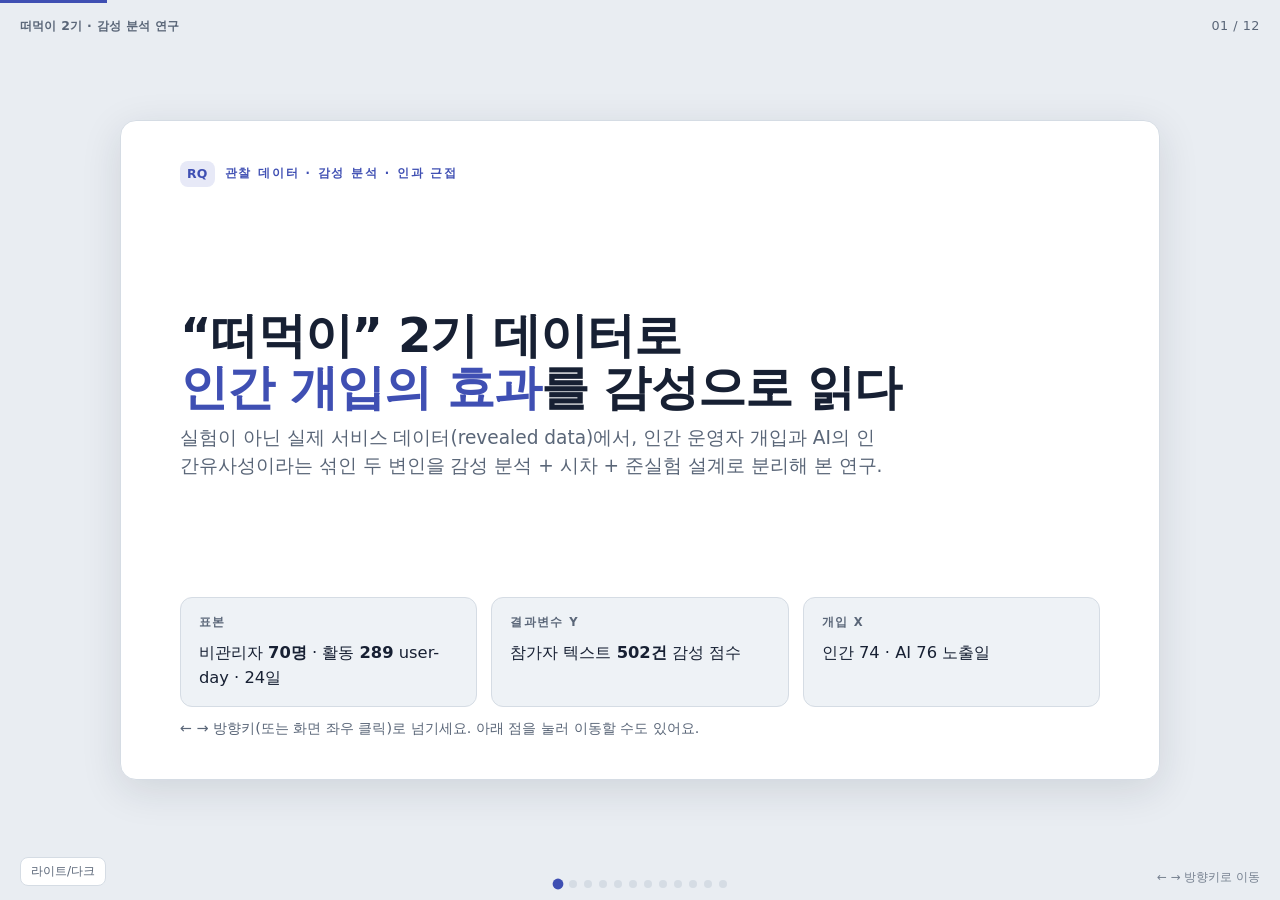
==== slides/tteomeogi_2gi_deck.html @ c2ab65fa "Add presentation deck for 2기 sentiment analysis (Part 0-4) Self-contained 12-slide HTML deck followi" ====
<!doctype html>
<html lang="ko">
<head>
<meta charset="utf-8">
<meta name="viewport" content="width=device-width, initial-scale=1">
<title>떠먹이 2기 감성 분석 연구 — 발표 슬라이드</title>
</head>
<body>
<style>
  :root{
    --paper:#e9edf2; --surface:#ffffff; --ink:#172033; --muted:#5a6678;
    --line:#d5dce4; --faint:#eef2f6;
    --accent:#3f4fb3; --accent-soft:#e7e9f7;
    --danger:#c0392b; --danger-soft:#f7e4e1;
    --good:#177a5e; --good-soft:#dcefe8;
    --shadow:0 10px 40px rgba(23,32,51,.12);
    --r:16px;
    --font:"Pretendard","Apple SD Gothic Neo","Malgun Gothic","Noto Sans KR",-apple-system,BlinkMacSystemFont,system-ui,sans-serif;
  }
  @media (prefers-color-scheme:dark){
    :root{
      --paper:#0c121d; --surface:#141d2c; --ink:#e7ecf4; --muted:#94a2b8;
      --line:#26344a; --faint:#1a2536;
      --accent:#8f9bec; --accent-soft:#20294a;
      --danger:#e5786b; --danger-soft:#3a2320;
      --good:#54c79d; --good-soft:#123028;
      --shadow:0 12px 44px rgba(0,0,0,.5);
    }
  }
  :root[data-theme="light"]{
    --paper:#e9edf2; --surface:#ffffff; --ink:#172033; --muted:#5a6678;
    --line:#d5dce4; --faint:#eef2f6;
    --accent:#3f4fb3; --accent-soft:#e7e9f7;
    --danger:#c0392b; --danger-soft:#f7e4e1;
    --good:#177a5e; --good-soft:#dcefe8;
    --shadow:0 10px 40px rgba(23,32,51,.12);
  }
  :root[data-theme="dark"]{
    --paper:#0c121d; --surface:#141d2c; --ink:#e7ecf4; --muted:#94a2b8;
    --line:#26344a; --faint:#1a2536;
    --accent:#8f9bec; --accent-soft:#20294a;
    --danger:#e5786b; --danger-soft:#3a2320;
    --good:#54c79d; --good-soft:#123028;
    --shadow:0 12px 44px rgba(0,0,0,.5);
  }

  *{box-sizing:border-box;margin:0;padding:0}
  html,body{height:100%}
  body{
    font-family:var(--font); background:var(--paper); color:var(--ink);
    -webkit-font-smoothing:antialiased; overflow:hidden;
    line-height:1.55;
  }
  .stage{position:fixed;inset:0;display:grid;place-items:center;padding:clamp(14px,3vh,40px)}
  .deck{position:relative;width:min(1040px,94vw);height:min(660px,88vh);}

  .slide{
    position:absolute;inset:0;background:var(--surface);border:1px solid var(--line);
    border-radius:var(--r);box-shadow:var(--shadow);
    padding:clamp(22px,4.4vh,52px) clamp(26px,4.6vw,60px);
    display:flex;flex-direction:column;
    opacity:0;visibility:hidden;transform:translateY(8px) scale(.995);
    transition:opacity .38s ease,transform .38s ease,visibility .38s;
    overflow:auto;
  }
  .slide.active{opacity:1;visibility:visible;transform:none}
  @media (prefers-reduced-motion:reduce){.slide{transition:none}}

  .eyebrow{
    font-size:.72rem;letter-spacing:.16em;text-transform:uppercase;font-weight:700;
    color:var(--accent);display:flex;align-items:center;gap:10px;margin-bottom:14px;
  }
  .eyebrow .num{
    display:inline-grid;place-items:center;min-width:26px;height:26px;padding:0 7px;
    background:var(--accent-soft);color:var(--accent);border-radius:8px;font-size:.78rem;letter-spacing:.02em;
  }
  h1{font-size:clamp(1.9rem,4.6vw,3rem);line-height:1.08;font-weight:800;letter-spacing:-.02em;text-wrap:balance}
  h2{font-size:clamp(1.35rem,3.2vw,2rem);line-height:1.14;font-weight:750;letter-spacing:-.015em;text-wrap:balance;margin-bottom:6px}
  .lead{color:var(--muted);font-size:clamp(1rem,1.5vw,1.16rem);max-width:60ch;margin-top:10px}
  p+p{margin-top:.6em}
  strong{font-weight:700}
  .accent{color:var(--accent)} .danger{color:var(--danger)} .good{color:var(--good)}

  .spacer{flex:1}
  .row{display:flex;gap:clamp(14px,2.4vw,30px);flex-wrap:wrap}
  .col{flex:1;min-width:0}

  /* cards */
  .cards{display:grid;gap:14px;margin-top:6px}
  .cards.two{grid-template-columns:1fr 1fr}
  .cards.three{grid-template-columns:repeat(3,1fr)}
  @media (max-width:720px){.cards.two,.cards.three{grid-template-columns:1fr}}
  .card{background:var(--faint);border:1px solid var(--line);border-radius:12px;padding:16px 18px}
  .card .k{font-size:.72rem;letter-spacing:.12em;text-transform:uppercase;color:var(--muted);font-weight:700;margin-bottom:8px}
  .card .v{font-size:1.02rem}
  .card.hl{background:var(--accent-soft);border-color:transparent}
  .card.bad{background:var(--danger-soft);border-color:transparent}
  .card.ok{background:var(--good-soft);border-color:transparent}

  .stat{display:flex;flex-direction:column;gap:2px}
  .stat .big{font-size:clamp(1.8rem,3.6vw,2.6rem);font-weight:800;letter-spacing:-.02em;font-variant-numeric:tabular-nums;line-height:1}
  .stat .cap{color:var(--muted);font-size:.9rem}

  /* tables */
  table{width:100%;border-collapse:collapse;font-variant-numeric:tabular-nums;font-size:clamp(.86rem,1.3vw,1rem)}
  th,td{text-align:left;padding:9px 12px;border-bottom:1px solid var(--line)}
  th{font-size:.72rem;letter-spacing:.08em;text-transform:uppercase;color:var(--muted);font-weight:700}
  td.n,th.n{text-align:right}
  tr.sum td{font-weight:700}
  .pill{display:inline-block;padding:2px 10px;border-radius:999px;font-size:.78rem;font-weight:700;letter-spacing:.01em}
  .pill.bad{background:var(--danger-soft);color:var(--danger)}
  .pill.ok{background:var(--good-soft);color:var(--good)}
  .tablewrap{overflow-x:auto}

  ul.clean{list-style:none;display:flex;flex-direction:column;gap:10px;margin-top:6px}
  ul.clean li{position:relative;padding-left:26px;color:var(--ink)}
  ul.clean li::before{content:"";position:absolute;left:4px;top:.62em;width:8px;height:8px;border-radius:3px;background:var(--accent)}
  ul.clean li .s{color:var(--muted);font-size:.92em}
  ol.steps{list-style:none;counter-reset:s;display:flex;flex-direction:column;gap:9px;margin-top:4px}
  ol.steps li{counter-increment:s;position:relative;padding-left:34px}
  ol.steps li::before{content:counter(s);position:absolute;left:0;top:0;width:23px;height:23px;border-radius:7px;background:var(--accent-soft);color:var(--accent);font-weight:800;font-size:.8rem;display:grid;place-items:center}

  .figwrap{flex:1;display:grid;place-items:center;min-height:0;margin-top:10px;background:var(--surface);border:1px solid var(--line);border-radius:12px;padding:10px}
  .figwrap img{max-width:100%;max-height:100%;object-fit:contain;border-radius:6px}
  .caption{color:var(--muted);font-size:.9rem;margin-top:10px;max-width:66ch}

  .takeaway{margin-top:auto;background:var(--faint);border-left:3px solid var(--accent);border-radius:0 10px 10px 0;padding:12px 16px;font-size:.98rem}
  .takeaway .lab{font-size:.7rem;letter-spacing:.14em;text-transform:uppercase;color:var(--accent);font-weight:800;margin-bottom:3px}

  /* chrome */
  .chrome{position:fixed;left:0;right:0;bottom:0;display:flex;align-items:center;justify-content:center;gap:16px;padding:12px;z-index:10;pointer-events:none}
  .dots{display:flex;gap:7px;pointer-events:auto}
  .dot{width:8px;height:8px;border-radius:50%;background:var(--line);border:none;cursor:pointer;padding:0;transition:background .2s,transform .2s}
  .dot.active{background:var(--accent);transform:scale(1.35)}
  .counter{position:fixed;top:16px;right:20px;font-size:.8rem;color:var(--muted);font-variant-numeric:tabular-nums;letter-spacing:.04em;z-index:10}
  .brand{position:fixed;top:16px;left:20px;font-size:.78rem;color:var(--muted);letter-spacing:.02em;z-index:10;font-weight:600}
  .nav{position:fixed;top:0;bottom:0;width:16%;z-index:9;cursor:pointer;border:none;background:transparent}
  .nav.prev{left:0} .nav.next{right:0}
  .nav:focus-visible{outline:2px solid var(--accent);outline-offset:-4px}
  .hint{position:fixed;bottom:14px;right:20px;font-size:.74rem;color:var(--muted);z-index:10;opacity:.8}
  .toggle{position:fixed;bottom:14px;left:20px;z-index:11;pointer-events:auto;background:var(--surface);border:1px solid var(--line);color:var(--muted);
    border-radius:8px;padding:5px 10px;font-size:.76rem;cursor:pointer;font-family:inherit}
  .progress{position:fixed;top:0;left:0;height:3px;background:var(--accent);z-index:12;transition:width .38s ease}
  :focus-visible{outline:2px solid var(--accent);outline-offset:2px}
</style>

<div class="progress" id="progress"></div>
<div class="brand">떠먹이 2기 · 감성 분석 연구</div>
<div class="counter" id="counter">01 / 12</div>

<button class="nav prev" id="prev" aria-label="이전 슬라이드"></button>
<button class="nav next" id="next" aria-label="다음 슬라이드"></button>

<div class="stage">
  <div class="deck" id="deck">

    <!-- 1 TITLE -->
    <section class="slide active">
      <div class="eyebrow"><span class="num">RQ</span> 관찰 데이터 · 감성 분석 · 인과 근접</div>
      <div class="spacer"></div>
      <h1>“떠먹이” 2기 데이터로<br><span class="accent">인간 개입의 효과</span>를 감성으로 읽다</h1>
      <p class="lead">실험이 아닌 실제 서비스 데이터(revealed data)에서, 인간 운영자 개입과 AI의 인간유사성이라는
        섞인 두 변인을 감성 분석 + 시차 + 준실험 설계로 분리해 본 연구.</p>
      <div class="spacer"></div>
      <div class="cards three">
        <div class="card"><div class="k">표본</div><div class="v">비관리자 <strong>70명</strong> · 활동 <strong>289</strong> user-day · 24일</div></div>
        <div class="card"><div class="k">결과변수 Y</div><div class="v">참가자 텍스트 <strong>502건</strong> 감성 점수</div></div>
        <div class="card"><div class="k">개입 X</div><div class="v">인간 74 · AI 76 노출일</div></div>
      </div>
      <div class="caption">← → 방향키(또는 화면 좌우 클릭)로 넘기세요. 아래 점을 눌러 이동할 수도 있어요.</div>
    </section>

    <!-- 2 EXECUTIVE SUMMARY -->
    <section class="slide">
      <div class="eyebrow"><span class="num">TL;DR</span> 결론부터</div>
      <h2>대충 보면 “개입이 해롭다”. 제대로 보면 <span class="good">효과 0</span>.</h2>
      <p class="lead">그리고 감성 측정을 정식 한국어 사전으로 바꿔도 결론은 똑같았다(측정에 강건).</p>
      <div class="spacer"></div>
      <div class="cards three">
        <div class="card bad"><div class="stat"><span class="big danger">−0.184</span><span class="cap">순진한 비교: 인간 개입 후 감성 하락 (p&lt;.001)</span></div></div>
        <div class="card ok"><div class="stat"><span class="big good">−0.001</span><span class="cap">교란 통제(성향점수매칭) 후 효과 (p=.99)</span></div></div>
        <div class="card hl"><div class="stat"><span class="big accent">r=.56</span><span class="cap">간이 vs 정식(KNU) 측정 일치 — 결론 불변</span></div></div>
      </div>
      <div class="spacer"></div>
      <div class="takeaway"><div class="lab">핵심</div>
        “인간 개입이 감성을 낮춘다”는 착시였다. 그 착시의 정체를 밝힌 것 자체가 이 연구의 방법론적 기여다.</div>
    </section>

    <!-- 3 PART 0 -->
    <section class="slide">
      <div class="eyebrow"><span class="num">Part 0</span> 문제 재정의</div>
      <h2>“변인이 떡져 있다”는 포기 사유가 아니다</h2>
      <div class="row" style="margin-top:14px">
        <div class="col">
          <div class="cards">
            <div class="card bad"><div class="k">학생들의 우려</div><div class="v">인간 개입과 AI 유사성이 섞여 있어 통제 실험이 아니면 못 쓴다 → 3기에서 새로.</div></div>
            <div class="card ok"><div class="k">교수님의 반박</div><div class="v">실제 서비스 데이터는 원래 변인이 섞여 있다. 그걸 <strong>사후에 분리하는 분석 설계</strong>가 이미 있다.</div></div>
          </div>
        </div>
        <div class="col">
          <div class="tablewrap"><table>
            <thead><tr><th>기호</th><th>변수</th><th>이 데이터에서</th></tr></thead>
            <tbody>
              <tr><td><strong>Y</strong></td><td>사용자 감성(결과)</td><td>텍스트 감성 점수</td></tr>
              <tr><td><strong>X₁</strong></td><td>인간 개입(원인)</td><td>운영자 댓글·공지 시점/양</td></tr>
              <tr><td><strong>X₂</strong></td><td>AI 인간유사성</td><td>AI 응답 코딩 <span class="pill bad">데이터에 없음</span></td></tr>
              <tr><td>통제</td><td>혼재 요인</td><td>시간·활동성·요일·길이·직전감성</td></tr>
            </tbody>
          </table></div>
        </div>
      </div>
      <div class="takeaway"><div class="lab">전제 2가지 (충족)</div>
        ① X₁·X₂를 각각 측정 가능(작성 주체·타임스탬프) &nbsp;·&nbsp; ② 모든 행에 시간 정보 → 시차·인과 근접 추론 가능.
        <span class="s">강의 연결: Week 2 nonspuriousness · Week 5 confounding variable.</span></div>
    </section>

    <!-- 4 PART 1 -->
    <section class="slide">
      <div class="eyebrow"><span class="num">Part 1</span> 감성을 변수로</div>
      <h2>댓글(질적) → 감성 점수(양적)</h2>
      <div class="row" style="margin-top:12px">
        <div class="col">
          <div class="card"><div class="k">조작적 정의 (Week 3)</div>
            <ul class="clean" style="margin-top:8px">
              <li>이진 극성 · <strong>연속 valence(주 DV)</strong></li>
              <li>감정 다분류 · <strong>대상 기반(ABSA)</strong> — 운영/AI/콘텐츠 분리</li>
            </ul>
          </div>
          <div class="card" style="margin-top:12px"><div class="k">측정 방법 3층</div>
            <ul class="clean" style="margin-top:8px">
              <li>① 사전 기반 — KNU 감성사전 <span class="s">투명·재현</span></li>
              <li>② 딥러닝 — KcELECTRA <span class="s">댓글 최적</span></li>
              <li>③ LLM API <span class="s">유연·ABSA</span></li>
            </ul>
          </div>
        </div>
        <div class="col">
          <div class="card ok"><div class="k">우리가 한 것 · 신뢰도/타당도 (Week 4)</div>
            <ul class="clean" style="margin-top:8px">
              <li>간이 점수 → <strong>정식 KNU 사전 + 형태소분석</strong>으로 교체</li>
              <li>커버리지 <strong>97%</strong> · 두 측정 일치 <strong>r=.56</strong></li>
              <li>부정 −0.35 &lt; 중립 +0.04 &lt; 긍정 +0.30 <span class="s">→ 구성타당도 OK</span></li>
              <li>도움요청(Q&amp;A) +0.09 ≪ 과제 +0.51 <span class="s">→ 맥락 타당도 OK</span></li>
            </ul>
          </div>
        </div>
      </div>
      <div class="takeaway"><div class="lab">대상 분리</div>
        Y는 <strong>participant 텍스트</strong>로 측정하고, ai·human 텍스트는 <strong>개입(X)</strong>으로 쓴다 → X₁ 효과가 깨끗해진다.</div>
    </section>

    <!-- 5 PART 2 methods -->
    <section class="slide">
      <div class="eyebrow"><span class="num">Part 2</span> 시차(time lag) 분석</div>
      <h2>“개입 뒤, 시차를 두고 감정이 어떻게 변하나”</h2>
      <p class="lead">개입 효과는 즉각적이지 않다 → 시간축이 필수. 쉬운 것부터 강력한 순으로.</p>
      <div class="spacer"></div>
      <div class="tablewrap"><table>
        <thead><tr><th>기법</th><th>강의 연결</th><th>이 데이터 결과</th></tr></thead>
        <tbody>
          <tr><td>① 개입 전후 t-test</td><td>Week 12</td><td>인간 −0.184 <span class="pill bad">겉보기 유의</span></td></tr>
          <tr><td>② 시차·교차상관</td><td>Week 13</td><td>1–2일 뒤 음의 상관 (교란 의심)</td></tr>
          <tr><td>③ 단절적 시계열 ITS ★</td><td>Week 6</td><td>미션 종료 후 추세 +0.103 (p=.014)</td></tr>
          <tr><td>④ 분포시차 회귀</td><td>—</td><td>누적효과 −0.023 <span class="pill ok">비유의</span></td></tr>
          <tr><td>⑤ Granger 인과성</td><td>Week 2</td><td>예측력 없음 (p=.16)</td></tr>
        </tbody>
      </table></div>
      <div class="takeaway"><div class="lab">읽는 법</div>
        겉보기(①)엔 개입이 감성을 낮추는 듯하지만, 직전 감성·시간추세를 넣는 순간(④) 효과가 사라진다 → 다음 장.</div>
    </section>

    <!-- 6 PART 2 figure -->
    <section class="slide">
      <div class="eyebrow"><span class="num">Part 2</span> 감성 시계열</div>
      <h2>개입·공지 시점 위에 그린 일별 감성</h2>
      <div class="figwrap"><img alt="일별 참가자 감성 시계열, 공지와 미션 종료 시점 표시" src="[data-uri]"></div>
      <div class="caption">붉은 세로선 = 운영자 공지, 파란 점선 = 미션 종료(ITS 중단점). 종료 이후 <strong>남은 사람들</strong>의 감성은 오히려 상승(생존자 효과).</div>
    </section>

    <!-- 7 PART 3 methods + convergence -->
    <section class="slide">
      <div class="eyebrow"><span class="num">Part 3</span> 변인 분리</div>
      <h2>교란을 통제할수록 개입 효과는 <span class="good">0으로 수렴</span></h2>
      <div class="row" style="margin-top:10px">
        <div class="col" style="flex:1.1">
          <div class="tablewrap"><table>
            <thead><tr><th>방법</th><th class="n">인간개입 효과</th><th>유의</th></tr></thead>
            <tbody>
              <tr><td>순진한 전후 t-test</td><td class="n danger">−0.184</td><td><span class="pill bad">p&lt;.001</span></td></tr>
              <tr><td>분포시차 회귀(FE)</td><td class="n">−0.023</td><td><span class="pill ok">n.s.</span></td></tr>
              <tr><td>다중회귀(도즈)</td><td class="n">−0.000</td><td><span class="pill ok">.99</span></td></tr>
              <tr><td>고정효과 PanelOLS</td><td class="n">−0.060</td><td><span class="pill ok">.35</span></td></tr>
              <tr class="sum"><td>성향점수매칭 ATT</td><td class="n good">−0.001</td><td><span class="pill ok">.99</span></td></tr>
            </tbody>
          </table></div>
        </div>
        <div class="col">
          <div class="card"><div class="k">쓴 도구</div>
            <ul class="clean" style="margin-top:8px">
              <li>다중회귀 <span class="s">두 변인 동시 통제</span></li>
              <li>고정효과 <span class="s">개인·날짜 고유특성 제거</span></li>
              <li>이중차분·이벤트스터디</li>
              <li>성향점수매칭 <span class="s">선택편향 제거</span></li>
            </ul>
          </div>
        </div>
      </div>
      <div class="takeaway"><div class="lab">유일하게 남는 것</div>
        고정효과에서 유의한 건 <strong>직전 감성의 음(−)의 계수 = 평균회귀</strong>뿐. 개입 자체 효과는 아니다.</div>
    </section>

    <!-- 8 PART 3 figure -->
    <section class="slide">
      <div class="eyebrow"><span class="num">Part 3</span> 평균회귀의 지문</div>
      <h2>개입 “종류”와 무관하게 똑같이 떨어진다</h2>
      <div class="figwrap"><img alt="첫 개입 기준 상대일별 평균 감성, 인간과 AI 궤적" src="[data-uri]"></div>
      <div class="caption">감성은 <strong>개입일(0)에 최고점</strong> → 다음 날 급락. 인간(빨강)·AI(파랑)가 <strong>거의 동일하게</strong> 떨어진다.
        개입이 원인이면 둘이 달라야 한다 → 개입 탓이 아니라 <strong>평균회귀</strong>.</div>
    </section>

    <!-- 9 KEY FINDING -->
    <section class="slide">
      <div class="eyebrow"><span class="num">핵심</span> 무엇을 발견했나</div>
      <h2>순진한 관찰 비교는 <span class="danger">틀린 결론</span>을 준다</h2>
      <div class="spacer"></div>
      <div class="cards two">
        <div class="card bad"><div class="k">착시의 정체</div>
          <ul class="clean" style="margin-top:8px">
            <li><strong>평균회귀</strong> — 개입은 감성 높은 날에 붙고, 다음 날 평소로 내려온다</li>
            <li><strong>탈락 선택</strong> — 기분 나쁜 사람은 조용히 그만둔다 (AI 받은 날 익일 활동 43% vs 29%)</li>
          </ul>
        </div>
        <div class="card ok"><div class="k">그래서 논문거리</div>
          <div class="v">“실서비스 데이터를 대충 보면 개입이 해로워 보이지만, 준실험 통제로 걸러내면 그 효과가 사라진다”를 <strong>실증</strong>한 사례.</div>
        </div>
      </div>
      <div class="spacer"></div>
      <div class="takeaway"><div class="lab">쉽게 말하면</div>
        시험 100점 다음 시험이 떨어지는 건 실력이 나빠져서가 아니라 원래 자리로 돌아온 것 — 우리 데이터의 “개입 후 하락”이 딱 그거였다.</div>
    </section>

    <!-- 10 ROBUSTNESS -->
    <section class="slide">
      <div class="eyebrow"><span class="num">강건성</span> 측정을 바꿔도</div>
      <h2>간이 → 정식(KNU) 사전으로 교체해도 결론 동일</h2>
      <div class="tablewrap" style="margin-top:12px"><table>
        <thead><tr><th>방법</th><th class="n">간이(pilot)</th><th class="n">정식(KNU)</th><th>결론</th></tr></thead>
        <tbody>
          <tr><td>순진한 비교</td><td class="n danger">−0.184</td><td class="n danger">−0.104</td><td>겉보기 음수(약해짐)</td></tr>
          <tr><td>다중회귀</td><td class="n">≈0 (.99)</td><td class="n">+0.02 (.52)</td><td><span class="pill ok">동일 · 비유의</span></td></tr>
          <tr><td>고정효과</td><td class="n">−0.06 (.35)</td><td class="n">−0.01 (.85)</td><td><span class="pill ok">동일 · 비유의</span></td></tr>
          <tr class="sum"><td>성향점수매칭</td><td class="n good">−0.001 (.99)</td><td class="n good">+0.007 (.91)</td><td><span class="pill ok">동일 · 비유의</span></td></tr>
        </tbody>
      </table></div>
      <div class="takeaway"><div class="lab">왜 중요한가</div>
        “감성 측정이 허술한 것 아니냐”는 심사위원 공격의 방어선 — 독립적인 KNU 사전(r=.56)으로 바꿔도 결과 불변.
        <span class="s">※ HuggingFace 접근 차단으로 KcELECTRA는 미실행 — 네트워크 열리면 삼중 검증 완성.</span></div>
    </section>

    <!-- 11 PART 4 status -->
    <section class="slide">
      <div class="eyebrow"><span class="num">Part 4</span> 워크플로우 현황</div>
      <h2>어디까지 됐고, 무엇이 남았나</h2>
      <div class="row" style="margin-top:12px">
        <div class="col">
          <div class="card ok"><div class="k">완료 ✓</div>
            <ul class="clean" style="margin-top:8px">
              <li>패널·이벤트 구성</li>
              <li>인간개입(X₁) 라벨링</li>
              <li>감성 측정 + 신뢰/타당 점검</li>
              <li>시차·FE·DiD·PSM 전 분석</li>
            </ul>
          </div>
        </div>
        <div class="col">
          <div class="card bad"><div class="k">남은 것 / 한계</div>
            <ul class="clean" style="margin-top:8px">
              <li><strong>AI 인간유사성(X₂) 코딩</strong> — 원자료에 없음(핵심 결측)</li>
              <li>KcELECTRA 딥러닝 재측정</li>
              <li>인간 vs AI 순효과 분리 <span class="s">동시발생 19건뿐 → 검정력 부족</span></li>
            </ul>
          </div>
        </div>
      </div>
      <div class="takeaway"><div class="lab">지금 쓸 수 있는 결과 3</div>
        ① 방법론적 발견(착시 실증) · ② 주제별 마찰(error 51% · token 60% 부정) · ③ 시간추세·생존자 효과.</div>
    </section>

    <!-- 12 CONCLUSION -->
    <section class="slide">
      <div class="eyebrow"><span class="num">결론</span> 다음 단계</div>
      <h2>2기는 버리지 않는다 — <span class="accent">Study 1 + Study 2</span></h2>
      <div class="spacer"></div>
      <div class="cards two">
        <div class="card hl"><div class="k">Study 1 — 관찰(2기)</div>
          <div class="v">감성·시차·준실험 분석. “순진한 비교의 함정”이라는 방법론적 기여. <strong>지금 논문화 가능.</strong></div></div>
        <div class="card"><div class="k">Study 2 — 실험(3·4기)</div>
          <div class="v">random assignment로 인간 vs AI 개입, 티칭 프레즌스의 인과효과. <span class="s">강의 Week 6.</span></div></div>
      </div>
      <div class="spacer"></div>
      <ol class="steps">
        <li><strong>감성 재측정</strong> — KcELECTRA/LLM + 인간검증(kappa·F1) <span class="s">최우선</span></li>
        <li><strong>AI 인간유사성 코딩</strong> — 사람 2명 또는 LLM + 검증표본</li>
        <li><strong>다중연구 논문</strong> — 관찰의 현실성 + 실험의 인과성 결합</li>
      </ol>
    </section>

  </div>
</div>

<div class="chrome"><div class="dots" id="dots"></div></div>
<button class="toggle" id="toggle">라이트/다크</button>
<div class="hint">← → 방향키로 이동</div>

<script>
  (function(){
    var slides=[].slice.call(document.querySelectorAll('.slide'));
    var dots=document.getElementById('dots');
    var counter=document.getElementById('counter');
    var progress=document.getElementById('progress');
    var i=0;
    slides.forEach(function(_,n){
      var b=document.createElement('button');
      b.className='dot'+(n===0?' active':''); b.setAttribute('aria-label','슬라이드 '+(n+1));
      b.addEventListener('click',function(){go(n)});
      dots.appendChild(b);
    });
    var dotEls=[].slice.call(dots.children);
    function pad(n){return (n<10?'0':'')+n}
    function render(){
      slides.forEach(function(s,n){s.classList.toggle('active',n===i)});
      dotEls.forEach(function(d,n){d.classList.toggle('active',n===i)});
      counter.textContent=pad(i+1)+' / '+pad(slides.length);
      progress.style.width=((i+1)/slides.length*100)+'%';
      var act=slides[i]; if(act){act.scrollTop=0}
    }
    function go(n){i=Math.max(0,Math.min(slides.length-1,n));render()}
    function next(){go(i+1)} function prev(){go(i-1)}
    document.getElementById('next').addEventListener('click',next);
    document.getElementById('prev').addEventListener('click',prev);
    document.addEventListener('keydown',function(e){
      if(e.key==='ArrowRight'||e.key==='PageDown'||e.key===' '){e.preventDefault();next()}
      else if(e.key==='ArrowLeft'||e.key==='PageUp'){e.preventDefault();prev()}
      else if(e.key==='Home'){go(0)} else if(e.key==='End'){go(slides.length-1)}
    });
    // theme toggle
    var root=document.documentElement;
    document.getElementById('toggle').addEventListener('click',function(){
      var cur=root.getAttribute('data-theme');
      var dark=cur? cur==='dark' : window.matchMedia('(prefers-color-scheme:dark)').matches;
      root.setAttribute('data-theme',dark?'light':'dark');
    });
    render();
  })();
</script>

</body>
</html>
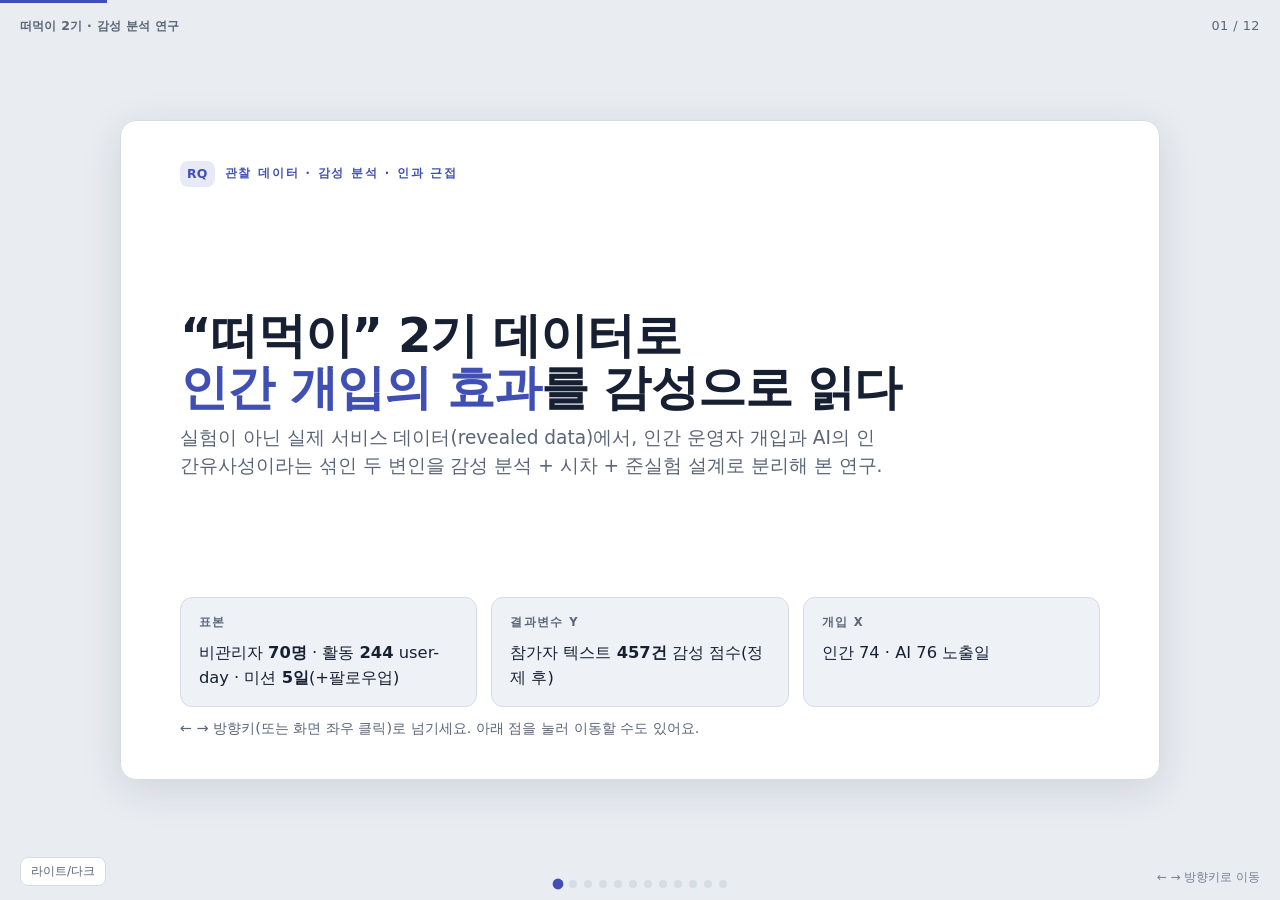
==== commit 204ce11f: "Fix data contamination (5/25 JSON artifacts) and 5-day framing User caught that the observation wind" ====
--- a/slides/tteomeogi_2gi_deck.html
+++ b/slides/tteomeogi_2gi_deck.html
@@ -163,8 +163,8 @@
         섞인 두 변인을 감성 분석 + 시차 + 준실험 설계로 분리해 본 연구.</p>
       <div class="spacer"></div>
       <div class="cards three">
-        <div class="card"><div class="k">표본</div><div class="v">비관리자 <strong>70명</strong> · 활동 <strong>289</strong> user-day · 24일</div></div>
-        <div class="card"><div class="k">결과변수 Y</div><div class="v">참가자 텍스트 <strong>502건</strong> 감성 점수</div></div>
+        <div class="card"><div class="k">표본</div><div class="v">비관리자 <strong>70명</strong> · 활동 <strong>244</strong> user-day · 미션 <strong>5일</strong>(+팔로우업)</div></div>
+        <div class="card"><div class="k">결과변수 Y</div><div class="v">참가자 텍스트 <strong>457건</strong> 감성 점수(정제 후)</div></div>
         <div class="card"><div class="k">개입 X</div><div class="v">인간 74 · AI 76 노출일</div></div>
       </div>
       <div class="caption">← → 방향키(또는 화면 좌우 클릭)로 넘기세요. 아래 점을 눌러 이동할 수도 있어요.</div>
@@ -177,8 +177,8 @@
       <p class="lead">그리고 감성 측정을 정식 한국어 사전으로 바꿔도 결론은 똑같았다(측정에 강건).</p>
       <div class="spacer"></div>
       <div class="cards three">
-        <div class="card bad"><div class="stat"><span class="big danger">−0.184</span><span class="cap">순진한 비교: 인간 개입 후 감성 하락 (p&lt;.001)</span></div></div>
-        <div class="card ok"><div class="stat"><span class="big good">−0.001</span><span class="cap">교란 통제(성향점수매칭) 후 효과 (p=.99)</span></div></div>
+        <div class="card bad"><div class="stat"><span class="big danger">−0.195</span><span class="cap">순진한 비교: 인간 개입 후 감성 하락 (p=.004)</span></div></div>
+        <div class="card ok"><div class="stat"><span class="big good">비유의</span><span class="cap">교란 통제 후 개입 효과 (고정효과 p=.34)</span></div></div>
         <div class="card hl"><div class="stat"><span class="big accent">r=.56</span><span class="cap">간이 vs 정식(KNU) 측정 일치 — 결론 불변</span></div></div>
       </div>
       <div class="spacer"></div>
@@ -258,10 +258,10 @@
       <div class="tablewrap"><table>
         <thead><tr><th>기법</th><th>강의 연결</th><th>이 데이터 결과</th></tr></thead>
         <tbody>
-          <tr><td>① 개입 전후 t-test</td><td>Week 12</td><td>인간 −0.184 <span class="pill bad">겉보기 유의</span></td></tr>
+          <tr><td>① 개입 전후 t-test</td><td>Week 12</td><td>인간 −0.195 <span class="pill bad">겉보기 유의</span></td></tr>
           <tr><td>② 시차·교차상관</td><td>Week 13</td><td>1–2일 뒤 음의 상관 (교란 의심)</td></tr>
-          <tr><td>③ 단절적 시계열 ITS ★</td><td>Week 6</td><td>미션 종료 후 추세 +0.103 (p=.014)</td></tr>
-          <tr><td>④ 분포시차 회귀</td><td>—</td><td>누적효과 −0.023 <span class="pill ok">비유의</span></td></tr>
+          <tr><td>③ 단절적 시계열 ITS ★</td><td>Week 6</td><td>미션 종료 후 추세 +0.100 (p=.025)</td></tr>
+          <tr><td>④ 분포시차 회귀</td><td>—</td><td>누적효과 +0.044 <span class="pill ok">비유의</span></td></tr>
           <tr><td>⑤ Granger 인과성</td><td>Week 2</td><td>예측력 없음 (p=.16)</td></tr>
         </tbody>
       </table></div>
@@ -273,7 +273,7 @@
     <section class="slide">
       <div class="eyebrow"><span class="num">Part 2</span> 감성 시계열</div>
       <h2>개입·공지 시점 위에 그린 일별 감성</h2>
-      <div class="figwrap"><img alt="일별 참가자 감성 시계열, 공지와 미션 종료 시점 표시" src="[data-uri]"></div>
+      <div class="figwrap"><img alt="일별 참가자 감성 시계열, 공지와 미션 종료 시점 표시" src="[data-uri]"></div>
       <div class="caption">붉은 세로선 = 운영자 공지, 파란 점선 = 미션 종료(ITS 중단점). 종료 이후 <strong>남은 사람들</strong>의 감성은 오히려 상승(생존자 효과).</div>
     </section>
 
@@ -286,11 +286,11 @@
           <div class="tablewrap"><table>
             <thead><tr><th>방법</th><th class="n">인간개입 효과</th><th>유의</th></tr></thead>
             <tbody>
-              <tr><td>순진한 전후 t-test</td><td class="n danger">−0.184</td><td><span class="pill bad">p&lt;.001</span></td></tr>
-              <tr><td>분포시차 회귀(FE)</td><td class="n">−0.023</td><td><span class="pill ok">n.s.</span></td></tr>
-              <tr><td>다중회귀(도즈)</td><td class="n">−0.000</td><td><span class="pill ok">.99</span></td></tr>
-              <tr><td>고정효과 PanelOLS</td><td class="n">−0.060</td><td><span class="pill ok">.35</span></td></tr>
-              <tr class="sum"><td>성향점수매칭 ATT</td><td class="n good">−0.001</td><td><span class="pill ok">.99</span></td></tr>
+              <tr><td>순진한 전후 t-test</td><td class="n danger">−0.195</td><td><span class="pill bad">.004</span></td></tr>
+              <tr><td>분포시차 회귀(FE)</td><td class="n">+0.044</td><td><span class="pill ok">n.s.</span></td></tr>
+              <tr><td>다중회귀(도즈)</td><td class="n">+0.003</td><td><span class="pill ok">.94</span></td></tr>
+              <tr><td>고정효과 PanelOLS</td><td class="n">−0.069</td><td><span class="pill ok">.34</span></td></tr>
+              <tr class="sum"><td>성향점수매칭 ATT</td><td class="n good">−0.002</td><td><span class="pill ok">.98</span></td></tr>
             </tbody>
           </table></div>
         </div>
@@ -327,7 +327,7 @@
         <div class="card bad"><div class="k">착시의 정체</div>
           <ul class="clean" style="margin-top:8px">
             <li><strong>평균회귀</strong> — 개입은 감성 높은 날에 붙고, 다음 날 평소로 내려온다</li>
-            <li><strong>탈락 선택</strong> — 기분 나쁜 사람은 조용히 그만둔다 (AI 받은 날 익일 활동 43% vs 29%)</li>
+            <li><strong>탈락 선택</strong> — 기분 나쁜 사람은 조용히 그만둔다 (AI 받은 날 익일 활동 43% vs 37%)</li>
           </ul>
         </div>
         <div class="card ok"><div class="k">그래서 논문거리</div>
@@ -346,10 +346,10 @@
       <div class="tablewrap" style="margin-top:12px"><table>
         <thead><tr><th>방법</th><th class="n">간이(pilot)</th><th class="n">정식(KNU)</th><th>결론</th></tr></thead>
         <tbody>
-          <tr><td>순진한 비교</td><td class="n danger">−0.184</td><td class="n danger">−0.104</td><td>겉보기 음수(약해짐)</td></tr>
-          <tr><td>다중회귀</td><td class="n">≈0 (.99)</td><td class="n">+0.02 (.52)</td><td><span class="pill ok">동일 · 비유의</span></td></tr>
-          <tr><td>고정효과</td><td class="n">−0.06 (.35)</td><td class="n">−0.01 (.85)</td><td><span class="pill ok">동일 · 비유의</span></td></tr>
-          <tr class="sum"><td>성향점수매칭</td><td class="n good">−0.001 (.99)</td><td class="n good">+0.007 (.91)</td><td><span class="pill ok">동일 · 비유의</span></td></tr>
+          <tr><td>순진한 비교</td><td class="n danger">−0.195 (.004)</td><td class="n">−0.074 (.13)</td><td>KNU에선 이미 비유의</td></tr>
+          <tr><td>다중회귀</td><td class="n">+0.003 (.94)</td><td class="n">+0.025 (.46)</td><td><span class="pill ok">동일 · 비유의</span></td></tr>
+          <tr><td>고정효과</td><td class="n">−0.069 (.34)</td><td class="n">−0.022 (.73)</td><td><span class="pill ok">동일 · 비유의</span></td></tr>
+          <tr class="sum"><td>성향점수매칭</td><td class="n good">−0.002 (.98)</td><td class="n good">−0.010 (.88)</td><td><span class="pill ok">동일 · 비유의</span></td></tr>
         </tbody>
       </table></div>
       <div class="takeaway"><div class="lab">왜 중요한가</div>
@@ -365,9 +365,9 @@
         <div class="col">
           <div class="card ok"><div class="k">완료 ✓</div>
             <ul class="clean" style="margin-top:8px">
-              <li>패널·이벤트 구성</li>
-              <li>인간개입(X₁) 라벨링</li>
-              <li>감성 측정 + 신뢰/타당 점검</li>
+              <li>패널·이벤트 구성 <span class="s">(미션 5일 + 팔로우업)</span></li>
+              <li><strong>데이터 정제</strong> — 5/25 기계생성 JSON 45건 제외 <span class="s">289→244</span></li>
+              <li>인간개입(X₁) 라벨링 · 감성 측정 + 신뢰/타당</li>
               <li>시차·FE·DiD·PSM 전 분석</li>
             </ul>
           </div>
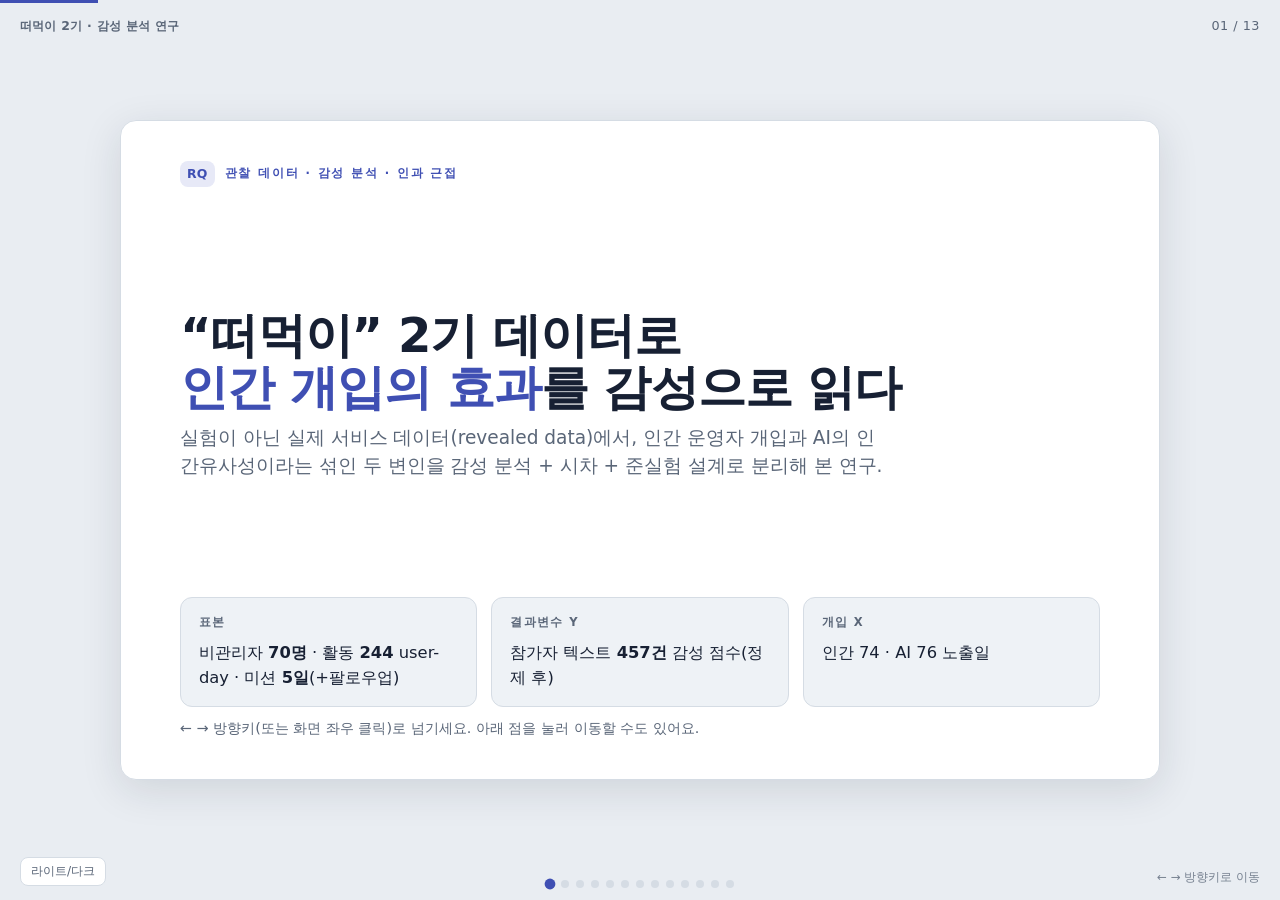
==== commit 928907a7: "Add mission-day aggregation (pool late completions by Day0-5) User noted that Day1-5 mission content" ====
--- a/slides/tteomeogi_2gi_deck.html
+++ b/slides/tteomeogi_2gi_deck.html
@@ -316,6 +316,15 @@
       <div class="figwrap"><img alt="첫 개입 기준 상대일별 평균 감성, 인간과 AI 궤적" src="[data-uri]"></div>
       <div class="caption">감성은 <strong>개입일(0)에 최고점</strong> → 다음 날 급락. 인간(빨강)·AI(파랑)가 <strong>거의 동일하게</strong> 떨어진다.
         개입이 원인이면 둘이 달라야 한다 → 개입 탓이 아니라 <strong>평균회귀</strong>.</div>
+    </section>
+
+    <!-- 8.5 MISSION-DAY POOLING -->
+    <section class="slide">
+      <div class="eyebrow"><span class="num">취합</span> 미션Day 기준 · 늦게 한 참가자 포함</div>
+      <h2>달력이 아니라 <span class="accent">미션Day</span>로 묶으면 착시가 보인다</h2>
+      <p class="lead">Day1~5 내용은 동일하므로 미션Day로 취합 → 늦게 완료한 제출(전체의 53%)까지 모두 살리고, 같은 내용끼리 비교한다.</p>
+      <div class="figwrap"><img alt="미션Day별 감성(제때 vs 늦게)과 피드백 노출" src="[data-uri]"></div>
+      <div class="caption">(왼쪽) 제때·늦게 감성 곡선이 거의 겹침 → <strong>늦게 한 데이터 함께 써도 무방</strong>(Day1 p=.97). (오른쪽) <strong>운영자 개입은 Day0에 몰빵, AI는 전 구간</strong> — 감성 최고점(Day0)과 겹쳐 “개입이 해롭다” 착시를 만든다. 미션Day 통제 시 개입 효과 비유의(운영자 p=.56).</div>
     </section>
 
     <!-- 9 KEY FINDING -->
